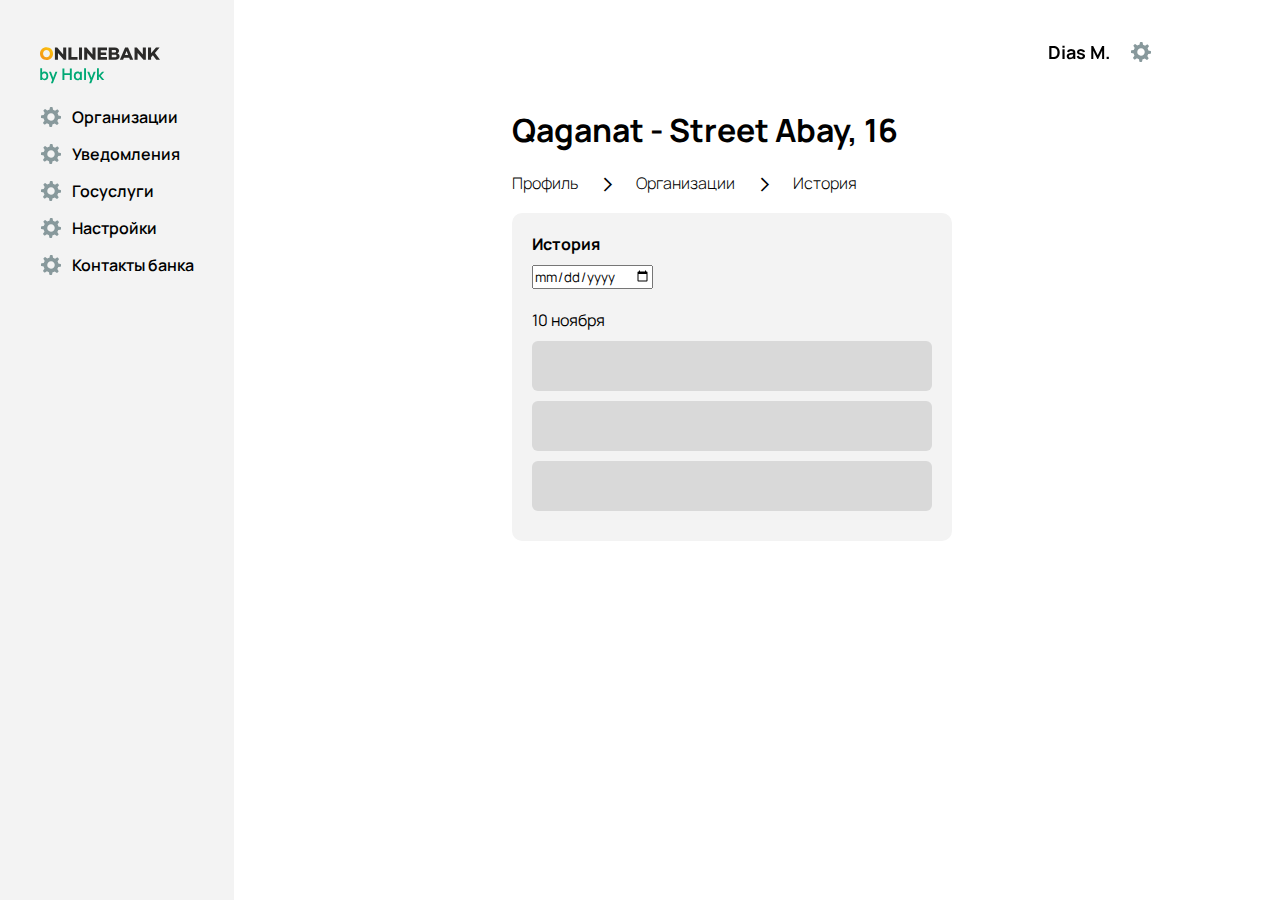
==== history.html @ aa8170d4 "first commit" ====
<!DOCTYPE html>
<html lang="en">
<head>
    <meta charset="UTF-8">
    <meta name="viewport" content="width=device-width, initial-scale=1.0">
    <title>Profile</title>
    <link rel="stylesheet" href="./style/style.css">
</head>
<body>
    <ul class="nav__list">
        <li class="list__item"><img src="./image/icons/type=logo.svg" alt=""></li>
        <li class="list__item">
            <img src="./Icon.svg" alt="">
            Организации
        </li>
        <li class="list__item">
            <img src="./Icon.svg" alt="">
            Уведомления
        </li>
        <li class="list__item">
            <img src="./Icon.svg" alt="">
            Госуслуги
        </li>
        <li class="list__item">
            <img src="./Icon.svg" alt="">
            Настройки
        </li>
        <li class="list__item">
            <img src="./Icon.svg" alt="">
            Контакты банка
        </li>
        
    </ul>
    <div class="content">
        <h1>Qaganat - Street Abay, 16</h1>
        <ul class="content__nav">
            <li class="nav__item">
                Профиль
            </li>
            <li class="nav__item label">
                >
            </li>
            <li class="nav__item">
                Организации
            </li>
            <li class="nav__item label">
                >
            </li>
            <li class="nav__item">
                История
            </li>
            
        </ul>

        <div class="hostories">
          <h4>История</h4>
            <input class="rangeDate" type="date">
            <p class="rangeNumberDate">10 ноября</p>
            <p class="recipient"></p>
            <p class="recipient"></p>
            <p class="recipient"></p>   
        </div>
    </div>
    <div class="profile">
        Dias M.
        <img src="./Icon.svg" alt="">
    </div>
</body>
</html>
---- style/style.css ----
@import url('https://fonts.googleapis.com/css2?family=Manrope:wght@400;600;700&display=swap');
* {
    margin: 0;
    box-sizing: border-box;
    padding: 0;
    font-family: 'Manrope', sans-serif;
}

body {
    background-color: #fff;
}


.nav__list {
    background-color: #F3F3F3;
    min-height: 100%;
    max-width: 50%;
    padding: 40px;
    position: fixed;
    left: 0;
    display: flex;
    flex-direction: column;
    align-items: start;
}

.nav__list .list__item {
    list-style-type: none;
    display: flex;
    align-items: center;
    justify-content: center;
    gap: 10px;
    font-size: 16px;
    font-weight: 600;
    margin-bottom: 15px;
}


.profile {
    position: fixed;
    right: 10%;
    display: flex;
    align-items: center;
    justify-content: center;
    gap: 20px;
    font-weight: 700;
    font-size: 18px;
    padding-top: 40px;
}


.content {
    position: absolute;
    left: 40%;
    top: 12%;
}


.uploadImg {
    background-color: aquamarine;
}


.content__wrapper {
    background-color: #F3F3F3;
}


.content__nav {
    display: flex;  
    gap: 20px;
    align-items: center;

    font-size: 14;
    font-weight: 300;   
    margin-bottom: 10px;
}

.content__nav .label {
    font-size: 30px;
}

.nav__item {
    list-style-type: none;
}
.content h1 {
    margin-bottom: 10px;
}

.organizations {
    border: 1px solid #ccc;
    padding: 20px;
    border-radius:6px;
}

.organization {
    background-color: #00A975;
    padding: 10px 100px;
    border-radius: 6px;
    margin-bottom: 20px;
    color: #fff;    
    font-weight: 700;
    font-size: 22px;
    
}


.hostories {
    background-color: #F3F3F3;
    padding: 20px;
    border-radius: 10px;
}

.hostories h4 {
    margin-bottom: 10px;
}

.rangeDate {
    margin-bottom: 20px;
}

.recipient {
    background-color: #D9D9D9;
    width: 400px;   
    height: 50px;
    border-radius: 6px;
    margin-bottom: 10px;
}
.rangeNumberDate {
    margin-bottom: 10px;
}

table {
    border: 1px solid #ccc;
}
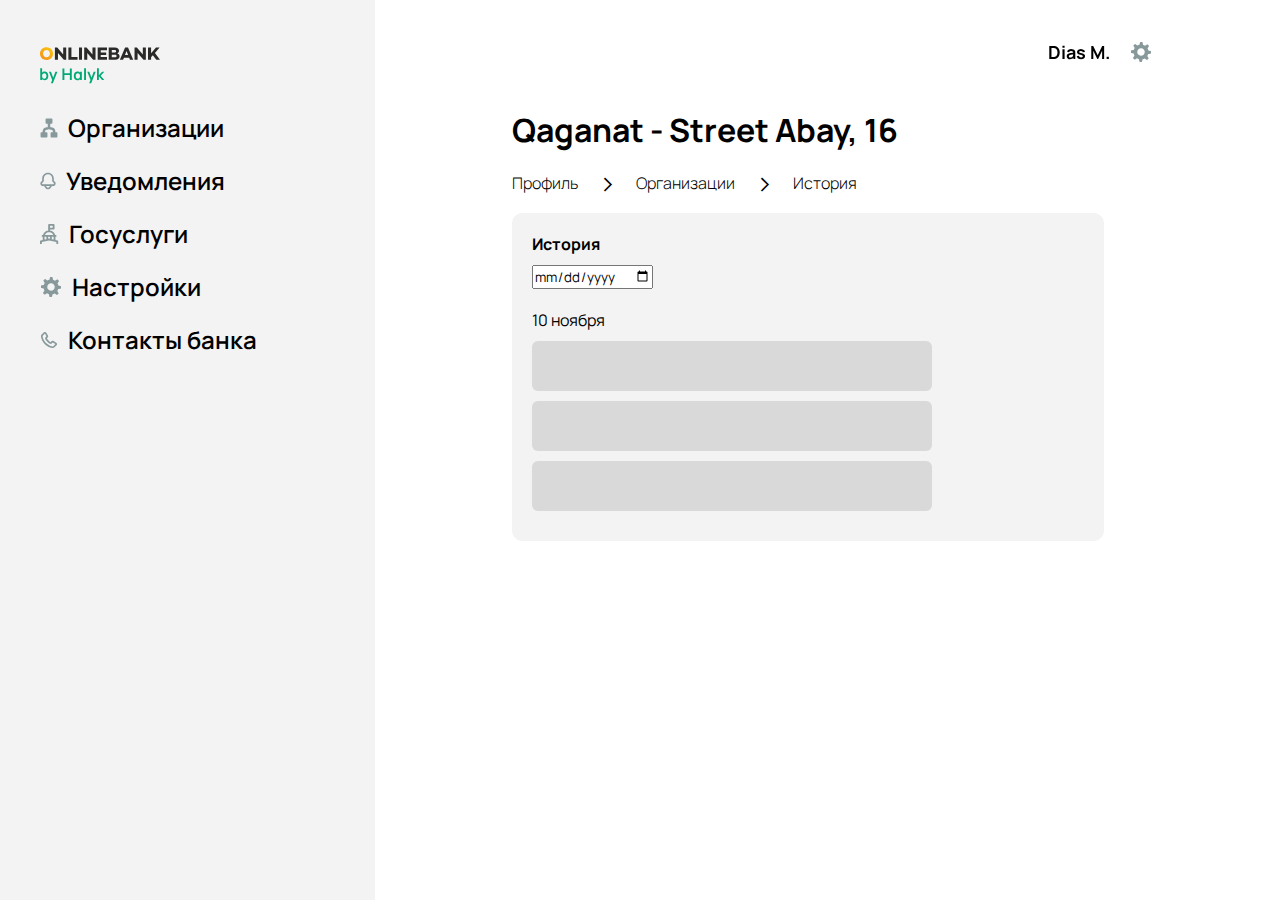
==== commit bb715f17: "sign in page done" ====
--- a/history.html
+++ b/history.html
@@ -8,25 +8,25 @@
 </head>
 <body>
     <ul class="nav__list">
-        <li class="list__item"><img src="./image/icons/type=logo.svg" alt=""></li>
+        <li class="list__item"><img src="./image/icons/halykLogo.svg" alt=""></li>
         <li class="list__item">
-            <img src="./Icon.svg" alt="">
+            <img src="./image/icons/organize.svg" alt="">
             Организации
         </li>
         <li class="list__item">
-            <img src="./Icon.svg" alt="">
+            <img src="./image/icons/notice.svg" alt="">
             Уведомления
         </li>
         <li class="list__item">
-            <img src="./Icon.svg" alt="">
+            <img src="./image/icons/gosusluga.svg" alt="">
             Госуслуги
         </li>
         <li class="list__item">
-            <img src="./Icon.svg" alt="">
+            <img src="./image/icons/settings.svg" alt="">
             Настройки
         </li>
         <li class="list__item">
-            <img src="./Icon.svg" alt="">
+            <img src="./image/icons/contact.svg" alt="">
             Контакты банка
         </li>
         
--- a/style/style.css
+++ b/style/style.css
@@ -14,7 +14,7 @@
 .nav__list {
     background-color: #F3F3F3;
     min-height: 100%;
-    max-width: 50%;
+    width: 375px;
     padding: 40px;
     position: fixed;
     left: 0;
@@ -29,10 +29,14 @@
     align-items: center;
     justify-content: center;
     gap: 10px;
-    font-size: 16px;
+    font-size: 24px;
     font-weight: 600;
-    margin-bottom: 15px;
+    margin-bottom: 20px;
 }
+
+/* .list__item img:first-of-type {
+    width: 180px;
+} */
 
 
 .profile {
@@ -131,4 +135,27 @@
 
 table {
     border: 1px solid #ccc;
+
+}
+.field_item {
+    display: flex;
+}
+
+.content .content__wrapper h4:first-child{
+    padding-top: 24px; 
+}
+
+.content .content__wrapper .field_item .rect{
+    width: 40px;
+    height: 40px;
+    color: #fff;
+}
+.content{
+    width: 592px;
+}
+.content__wrapper{
+    padding-left: 32px;
+}
+.field_item2{ 
+    display: flex;
 }